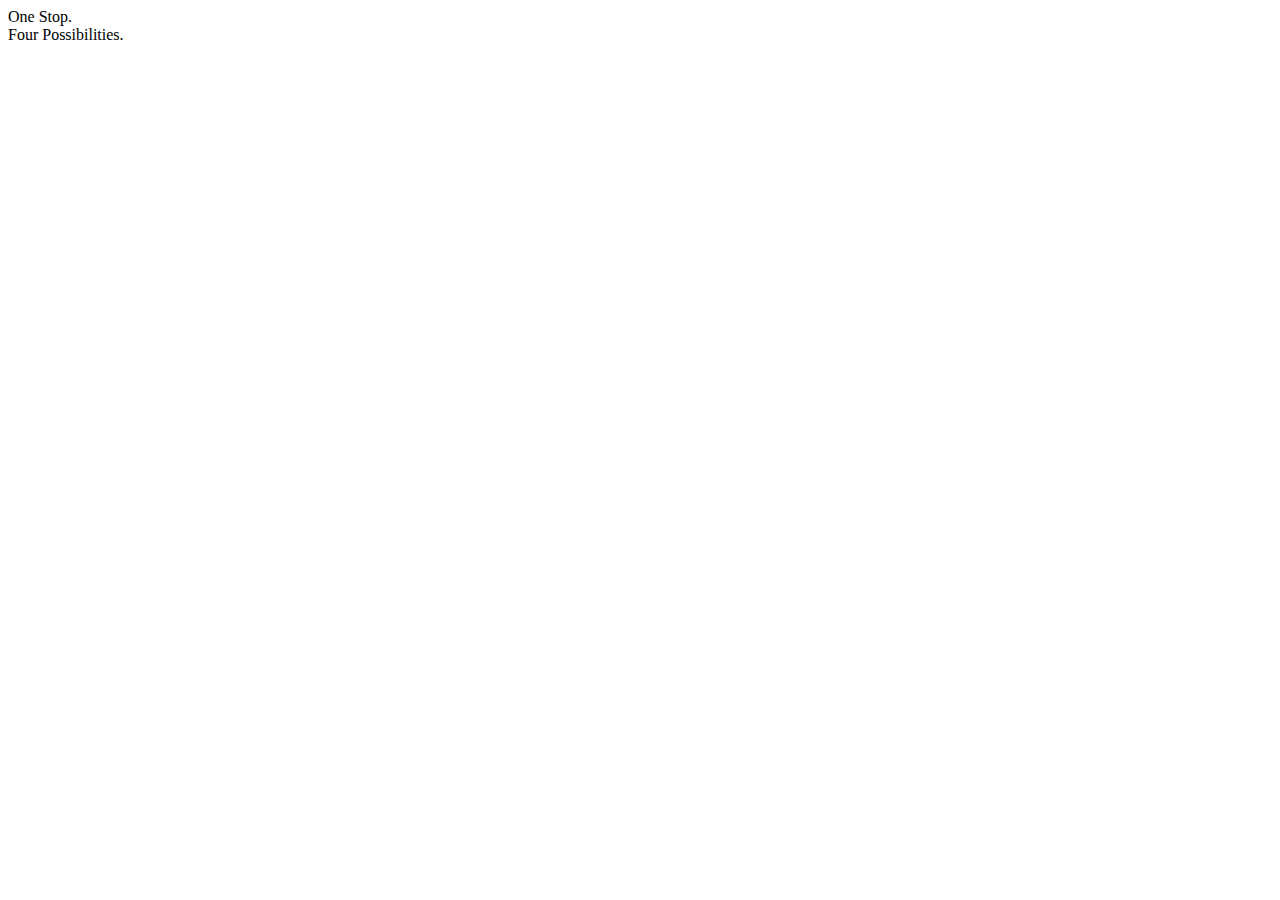
==== page-2/index.html @ 4205fcef "exam commit" ====
<!DOCTYPE html>
<html lang="en">
<head>
    <meta charset="UTF-8">
    <meta name="viewport" content="width=device-width, initial-scale=1.0">
    <title>Page 2</title>
    <link rel="stylesheet" href="/page-2/index.css">
    <link rel="stylesheet" href="./public/style.css">
</head>
<body>
<span class="top">
    <span>
        One Stop. <br>Four <span class="bluetext" >Possibilities</span>.</br>
    </span>
    <span class="topside">
        
    </span>
</span>
</body>
</html>
---- page-2/index.css ----
@font-face {
    font-family: Gilroy-bold;
    src: url(./public/font/Gilroy-Bold.woff);
}

@font-face {
    font-family: gilroy-medium;
    src: url(./public/font/Gilroy-Medium.woff);
}
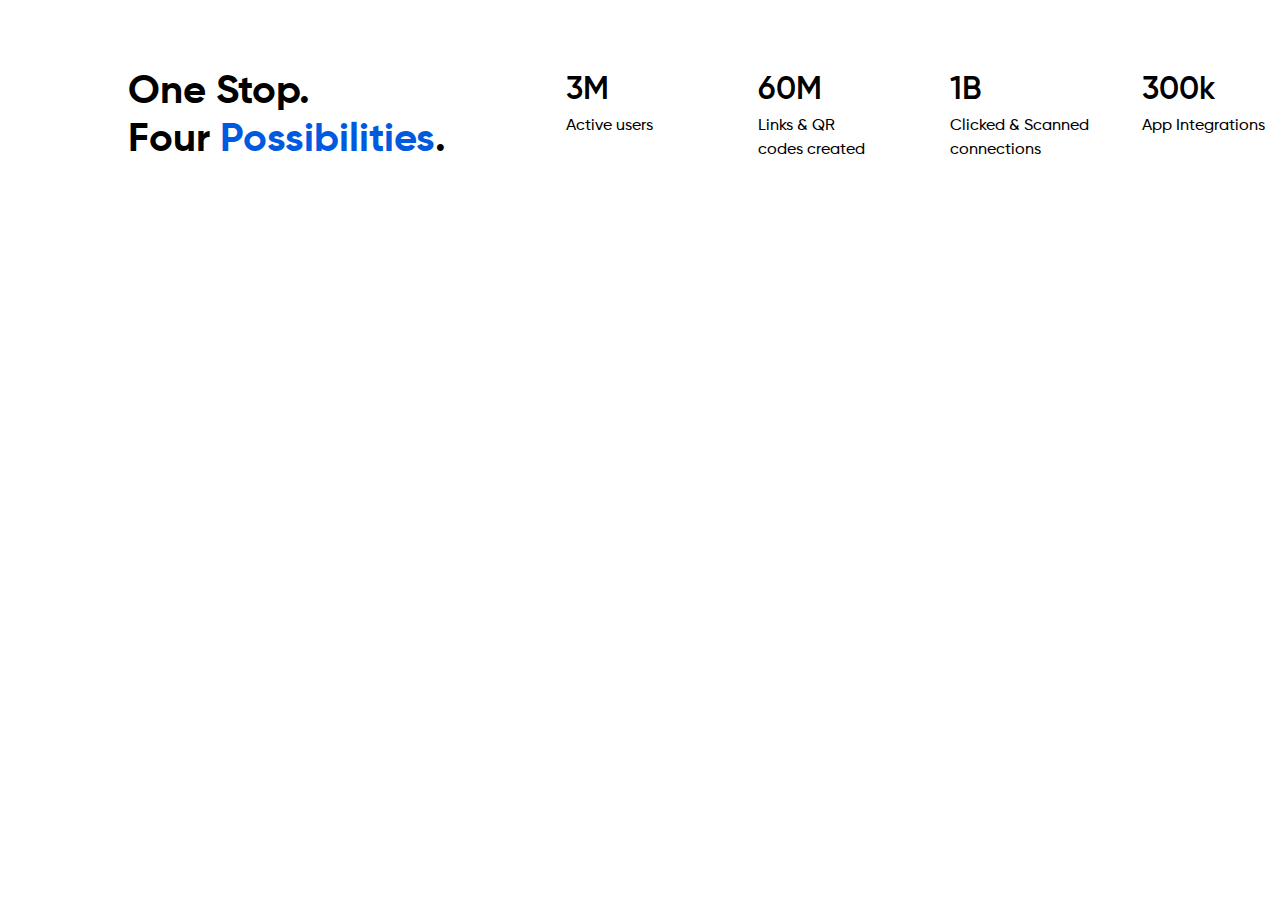
==== commit 8b99a40d: "exam commit" ====
--- a/page-2/index.html
+++ b/page-2/index.html
@@ -9,11 +9,32 @@
 </head>
 <body>
 <span class="top">
-    <span>
-        One Stop. <br>Four <span class="bluetext" >Possibilities</span>.</br>
+    <span class="left">
+        One Stop. <br>Four <span class="bluetext" >Possibilities</span>.
     </span>
-    <span class="topside">
+    <span class="flex">
+        <span class="topside">
+            <span id="exp">
+                3M
+            </span>
+            <span id="exp">
+                60M
+            </span>
+            <nav id="exp">
+                1B
+            </nav>
+            <nav id="exp">
+                300k 
+            </nav>
+        </span>
         
+        <span class="norm">
+            <span id="exp2">Active users</span>
+            <span id="exp2">Links & QR <br> codes created</span>
+            <span id="exp2">Clicked & Scanned connections</span>
+            <span id="exp2">App Integrations</span>
+            
+        </span>
     </span>
 </span>
 </body>
--- a/page-2/index.css
+++ b/page-2/index.css
@@ -1,9 +1,75 @@
 @font-face {
     font-family: Gilroy-bold;
-    src: url(./public/font/Gilroy-Bold.woff);
+    src: url(/public/font/Gilroy-Bold.woff);
 }
 
 @font-face {
     font-family: gilroy-medium;
-    src: url(./public/font/Gilroy-Medium.woff);
+    src: url(/public/font/Gilroy-Medium.woff);
 }
+
+@font-face {
+    font-family: Gilroy-Semibold;
+    src: url(/public/font/Gilroy-Semibold.woff);
+}
+
+.bluetext{
+    color: hsla(216, 100%, 44%, 1);
+}
+
+.left{
+    font-size: 40px;
+    font-family: Gilroy-Bold;
+    font-style: normal;
+    font-weight: 400;
+    line-height: 48px;
+}
+
+.top{
+    display: flex;
+    padding: 60px 120px;
+    margin: auto;
+}
+
+.left{
+    padding-right: 120px;
+    min-width: fit-content;
+}
+
+.flex{
+    display: flex;
+    flex-wrap: wrap;
+}
+
+.topside{
+    display: flex;
+    gap: 52px;
+    margin: auto; 
+}
+    
+#exp{
+    display: flex;
+    width: 140px;
+    font-family: Gilroy-Semibold;
+    font-weight: 800;
+    line-height: 40px;
+    font-size: 32px;
+}
+
+.norm{
+    display: flex;
+    gap: 52px;
+    width: fit-content;
+    justify-self: flex-start;
+    margin: auto;
+    
+}
+
+#exp2{
+    display: flex;
+    width: 140px;
+    font-family: Gilroy-Medium;
+    font-size: 16px;
+    font-weight: 550;
+    line-height: 24px;
+}
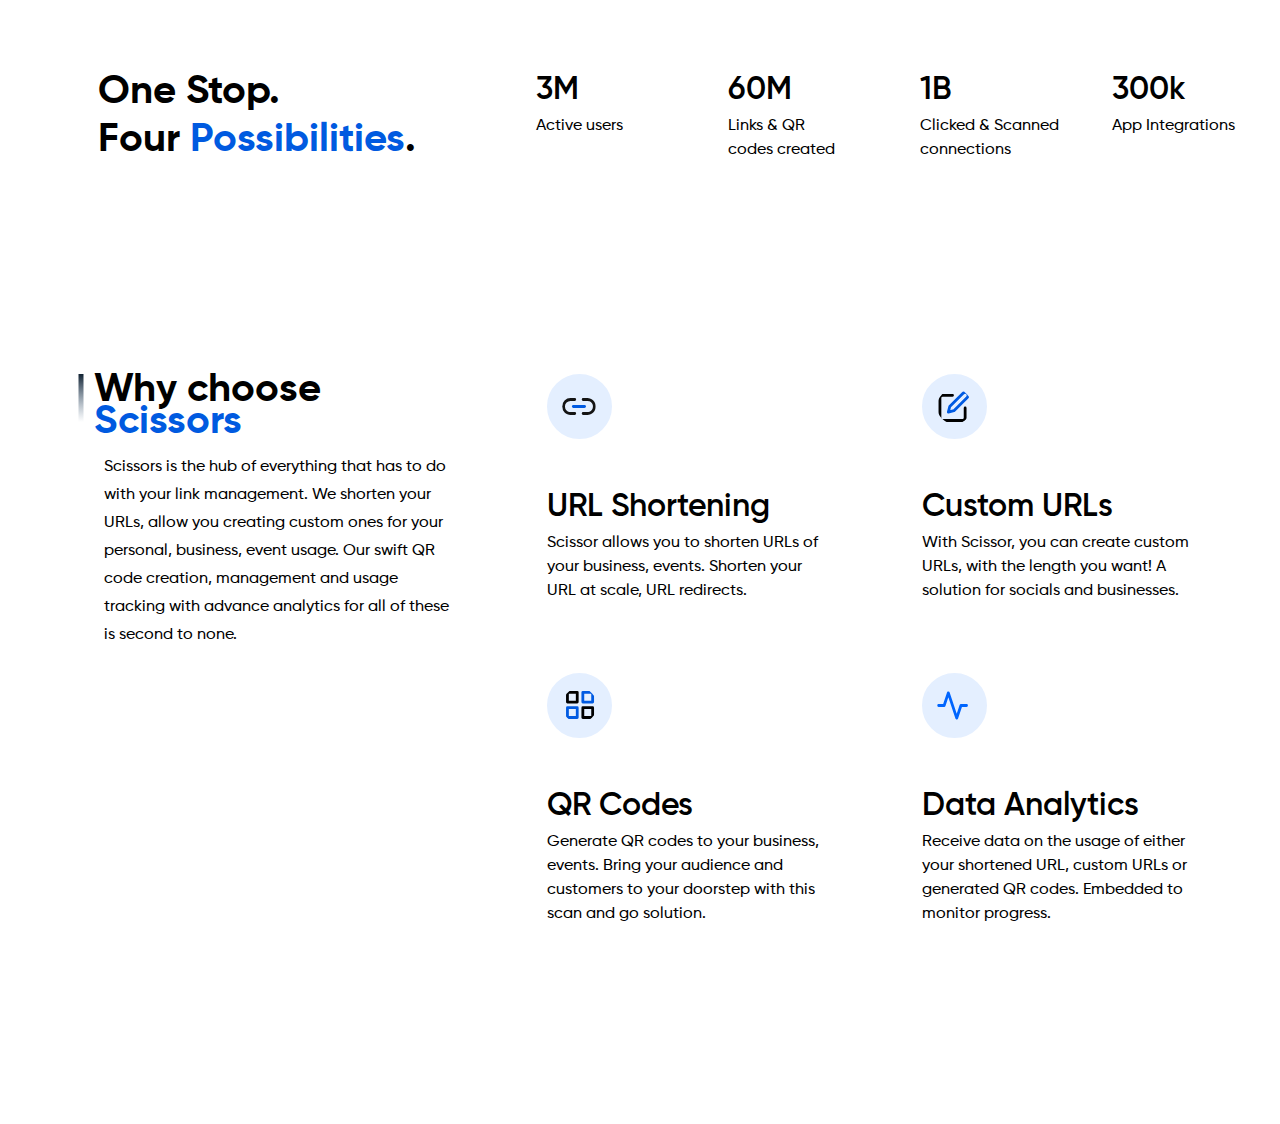
==== commit 461d6692: "exam commit" ====
--- a/page-2/index.html
+++ b/page-2/index.html
@@ -37,5 +37,50 @@
         </span>
     </span>
 </span>
+
+<span class="bottom">
+    <span class="side">
+        <span id="line"><svg width="6" height="48" viewBox="0 0 6 48" fill="none" xmlns="http://www.w3.org/2000/svg">
+            <path d="M3 0V48" stroke="url(#paint0_linear_1_196)" stroke-width="5"/>
+            <defs>
+            <linearGradient id="paint0_linear_1_196" x1="3.05" y1="0" x2="3.05" y2="48" gradientUnits="userSpaceOnUse">
+            <stop stop-color="#112232"/>
+            <stop offset="1" stop-color="#4D6B88" stop-opacity="0"/>
+            </linearGradient>
+            </defs>
+            </svg>
+            </span>
+        <span>
+            <section class="left2">Why choose <span class="bluetext">Scissors</span></section>
+            <section class="lefttext" style="padding-top: 15px;">
+                Scissors is the hub of everything that has to do with your link management. We shorten your URLs, allow you creating custom ones for your personal, business, event usage. Our swift QR code creation, management and usage tracking with advance analytics for all of these is second to none. 
+            </section>
+        </span>
+    </span>
+    <span class="mside">
+        <div style="padding-bottom: 50px;"><img src="/public/images/link-2.svg" alt="" id="icon"></div>
+            
+        <span class="head">URL Shortening</span>
+        <section class="headtext" style="padding-top: 10px;">Scissor allows you to shorten URLs of your business, events. Shorten your URL at scale, URL redirects.</section>
+
+        <div style="padding-top: 70px;"><img src="/public/images/grid.svg" alt="" id="icon"></div>
+        
+        <div class="head" style="padding-top: 50px;">QR Codes</div>
+        <section class="headtext" style="padding-top: 10px; padding-bottom: 130px;">Generate QR codes to your business, events. Bring your audience and customers to your doorstep with this scan and go solution.</section>
+    </span>
+
+    <span class="rside">
+        <div style="padding-bottom: 50px;"><img src="/public/images/edit.svg" alt="" id="icon"></div>
+            
+        <span class="head">Custom URLs</span>
+        <section class="headtext" style="padding-top: 10px;">With Scissor, you can create custom URLs, with the length you want! A solution for socials and businesses.</section>
+
+        <div style="padding-top: 70px;"><img src="/public/images/activity.svg" alt="" id="icon"></div>
+        
+        <div class="head" style="padding-top: 50px;">Data Analytics</div>
+        <section class="headtext" style="padding-top: 10px; padding-bottom: 130px;">Receive data on the usage of either your shortened URL, custom URLs or generated QR codes. Embedded to monitor progress.</section>
+    </span>
+</span>
+
 </body>
 </html>--- a/page-2/index.css
+++ b/page-2/index.css
@@ -27,8 +27,9 @@
 
 .top{
     display: flex;
-    padding: 60px 120px;
+    padding: 60px 90px;
     margin: auto;
+    padding-bottom: 150px;
 }
 
 .left{
@@ -73,3 +74,71 @@
     font-weight: 550;
     line-height: 24px;
 }
+
+.bottom{
+    display: flex;
+    padding: 60px 70px;
+    margin: auto;
+}
+
+.side{
+    display: flex;
+    width: 400px;
+    /* margin-left: -15px; */
+}
+
+#line{
+    padding-right: 10px;
+}
+
+.mside{
+    display: inline;
+    width: 300px;
+    padding-left: 96px;
+}
+
+#icon{
+    
+    border-radius: 56px;
+    background-color: #e4efff;
+    width: 35px;
+    height: 35px;
+    border: 15px solid;
+    border-color: #e4efff;
+}
+
+.rside{
+    display: inline;
+    width: 300px;
+    padding-left: 96px;
+}
+
+.left2{
+    font-size: 40px;
+    font-family: Gilroy-Bold;
+    font-style: normal;
+    font-weight: 400;
+    line-height: 32px;
+    width: fit-content
+}
+
+.lefttext{
+    font-family: Gilroy-Medium;
+    margin-left: 10px;
+    font-size: 16px;
+    line-height: 28px;
+}
+
+.head{
+    font-family: Gilroy-SemiBold;
+    font-size: 32px;
+    font-weight: 400;
+    line-height: 28px;
+}
+
+.headtext{
+    font-family: Gilroy-Medium;
+    font-size: 16px;
+    line-height: 24px;
+    font-weight: 400;
+}